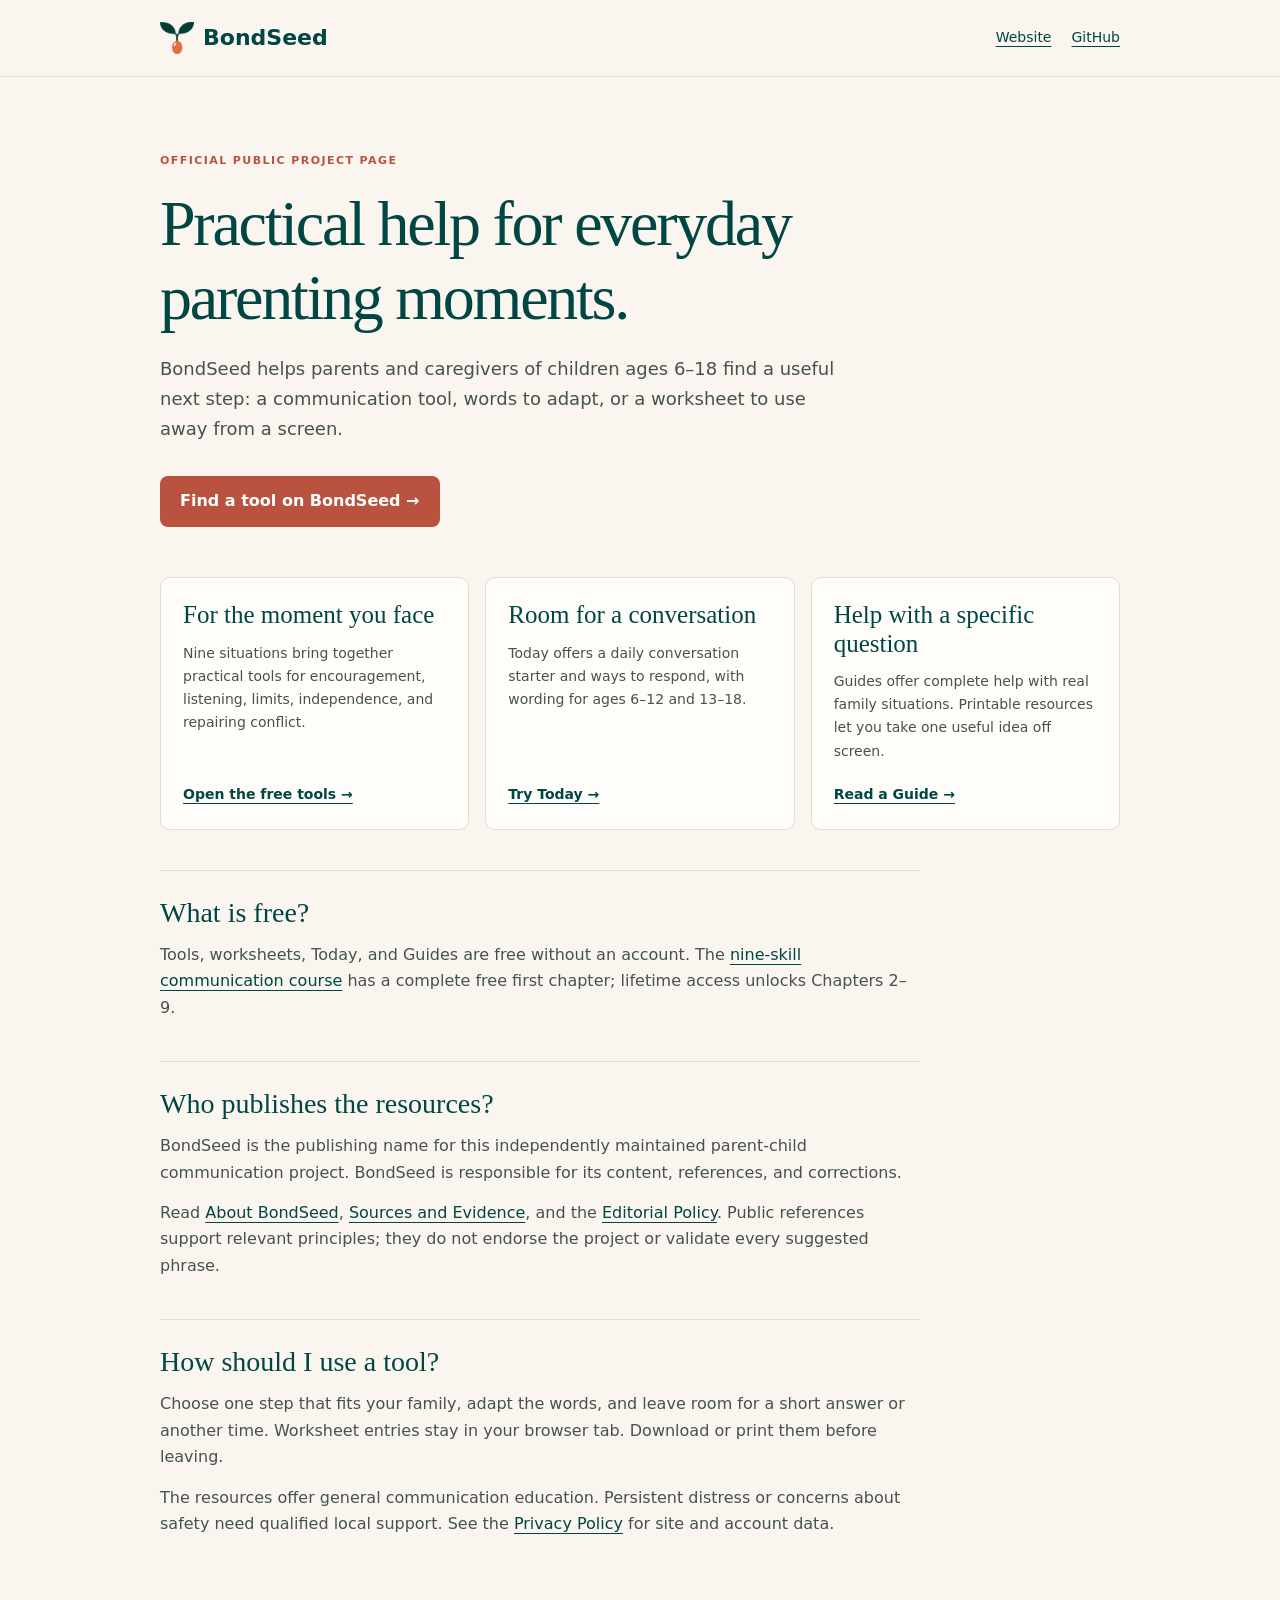
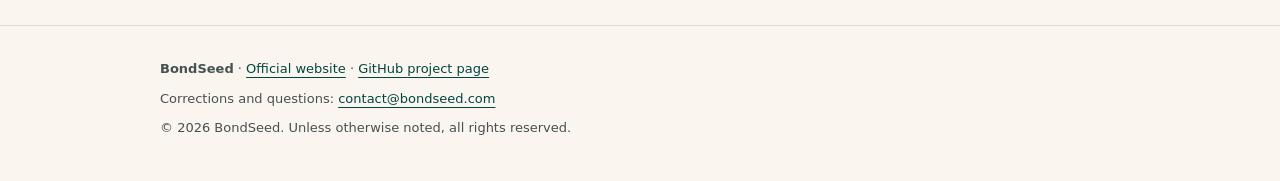
==== index.html @ 82880a0b "Publish official BondSeed project introduction" ====
<!doctype html>
<html lang="en">
<head>
  <meta charset="utf-8">
  <meta name="viewport" content="width=device-width, initial-scale=1">
  <title>BondSeed — Official Project Page</title>
  <meta name="description" content="The official public introduction to BondSeed: free parenting communication tools, practical Guides, daily conversation starters, and printable worksheets.">
  <link rel="canonical" href="https://mcflysj.github.io/bondseed-home/">
  <meta property="og:title" content="BondSeed — Official Project Page">
  <meta property="og:description" content="Practical help for everyday parent-child communication. Find tools, Guides, and printable worksheets on bondseed.com.">
  <meta property="og:type" content="website">
  <meta property="og:url" content="https://mcflysj.github.io/bondseed-home/">
  <link rel="icon" href="brand.png">
  <style>
    :root{color-scheme:light;--ink:#004643;--body:#45524f;--paper:#faf5ef;--accent:#b9533f;--line:#e6dbcd}
    *{box-sizing:border-box}body{margin:0;background:var(--paper);color:var(--body);font:16px/1.65 system-ui,-apple-system,sans-serif}a{color:var(--ink);text-underline-offset:4px}a:focus-visible{outline:3px solid var(--accent);outline-offset:5px}a:hover{color:var(--accent)}.wrap{width:min(960px,calc(100% - 40px));margin:auto}header{border-bottom:1px solid var(--line)}header .wrap{min-height:76px;display:flex;align-items:center;justify-content:space-between;gap:20px}.brand{display:flex;align-items:center;gap:9px;font-size:22px;font-weight:700;text-decoration:none}.brand img{width:34px;height:auto}header nav{display:flex;gap:20px;font-size:14px}main{padding:64px 0 48px}.eyebrow{font-size:11px;font-weight:700;letter-spacing:.13em;text-transform:uppercase;color:var(--accent)}h1,h2{font-family:Georgia,serif;font-weight:400;line-height:1.15;color:var(--ink)}h1{font-size:clamp(40px,6vw,64px);letter-spacing:-.035em;max-width:780px;margin:17px 0 20px}.intro{max-width:690px;font-size:18px}.button{display:inline-block;background:var(--accent);color:#fff;border-radius:8px;padding:12px 20px;margin:15px 0 32px;font-weight:650;text-decoration:none}.button:hover{background:#9f4432;color:#fff}.grid{display:grid;grid-template-columns:repeat(3,1fr);gap:16px;margin:18px 0 40px}.card{background:#fffdf9;border:1px solid var(--line);border-radius:10px;padding:23px 22px;display:flex;flex-direction:column}.card h2{font-size:25px;margin:0 0 12px}.card p{font-size:14px;margin:0 0 20px}.card a{margin-top:auto;font-size:14px;font-weight:650}.note{padding:26px 0;border-top:1px solid var(--line);max-width:760px}.note h2{font-size:28px;margin:0 0 13px}.note p{margin:0 0 14px}footer{border-top:1px solid var(--line);padding:24px 0 34px;font-size:13px}footer p{margin:8px 0}@media(max-width:680px){main{padding-top:36px}.grid{grid-template-columns:1fr}.intro{font-size:16px}header nav{gap:12px;font-size:12px}.wrap{width:calc(100% - 32px)}.brand{font-size:19px}}
  </style>
  <script type="application/ld+json">{"@context":"https://schema.org","@type":"Organization","@id":"https://www.bondseed.com/#organization","name":"BondSeed","url":"https://www.bondseed.com/about","sameAs":["https://github.com/mcflysj/bondseed-home"],"publishingPrinciples":"https://www.bondseed.com/editorial-policy","email":"contact@bondseed.com"}</script>
</head>
<body>
  <header><div class="wrap"><a class="brand" href="https://www.bondseed.com/"><img src="brand.png" alt="" width="34" height="33">BondSeed</a><nav aria-label="Project links"><a href="https://www.bondseed.com/">Website</a><a href="https://github.com/mcflysj/bondseed-home">GitHub</a></nav></div></header>
  <main class="wrap">
    <p class="eyebrow">Official public project page</p>
    <h1>Practical help for everyday parenting moments.</h1>
    <p class="intro">BondSeed helps parents and caregivers of children ages 6–18 find a useful next step: a communication tool, words to adapt, or a worksheet to use away from a screen.</p>
    <a class="button" href="https://www.bondseed.com/">Find a tool on BondSeed →</a>
    <div class="grid">
      <section class="card"><h2>For the moment you face</h2><p>Nine situations bring together practical tools for encouragement, listening, limits, independence, and repairing conflict.</p><a href="https://www.bondseed.com/">Open the free tools →</a></section>
      <section class="card"><h2>Room for a conversation</h2><p>Today offers a daily conversation starter and ways to respond, with wording for ages 6–12 and 13–18.</p><a href="https://www.bondseed.com/today">Try Today →</a></section>
      <section class="card"><h2>Help with a specific question</h2><p>Guides offer complete help with real family situations. Printable resources let you take one useful idea off screen.</p><a href="https://www.bondseed.com/articles">Read a Guide →</a></section>
    </div>
    <section class="note"><h2>What is free?</h2><p>Tools, worksheets, Today, and Guides are free without an account. The <a href="https://www.bondseed.com/courses">nine-skill communication course</a> has a complete free first chapter; lifetime access unlocks Chapters 2–9.</p></section>
    <section class="note"><h2>Who publishes the resources?</h2><p>BondSeed is the publishing name for this independently maintained parent-child communication project. BondSeed is responsible for its content, references, and corrections.</p><p>Read <a href="https://www.bondseed.com/about">About BondSeed</a>, <a href="https://www.bondseed.com/sources">Sources and Evidence</a>, and the <a href="https://www.bondseed.com/editorial-policy">Editorial Policy</a>. Public references support relevant principles; they do not endorse the project or validate every suggested phrase.</p></section>
    <section class="note"><h2>How should I use a tool?</h2><p>Choose one step that fits your family, adapt the words, and leave room for a short answer or another time. Worksheet entries stay in your browser tab. Download or print them before leaving.</p><p>The resources offer general communication education. Persistent distress or concerns about safety need qualified local support. See the <a href="https://www.bondseed.com/privacy-policy">Privacy Policy</a> for site and account data.</p></section>
  </main>
  <footer><div class="wrap"><p><strong>BondSeed</strong> · <a href="https://www.bondseed.com/">Official website</a> · <a href="https://github.com/mcflysj/bondseed-home">GitHub project page</a></p><p>Corrections and questions: <a href="mailto:contact@bondseed.com">contact@bondseed.com</a></p><p>© 2026 BondSeed. Unless otherwise noted, all rights reserved.</p></div></footer>
</body>
</html>
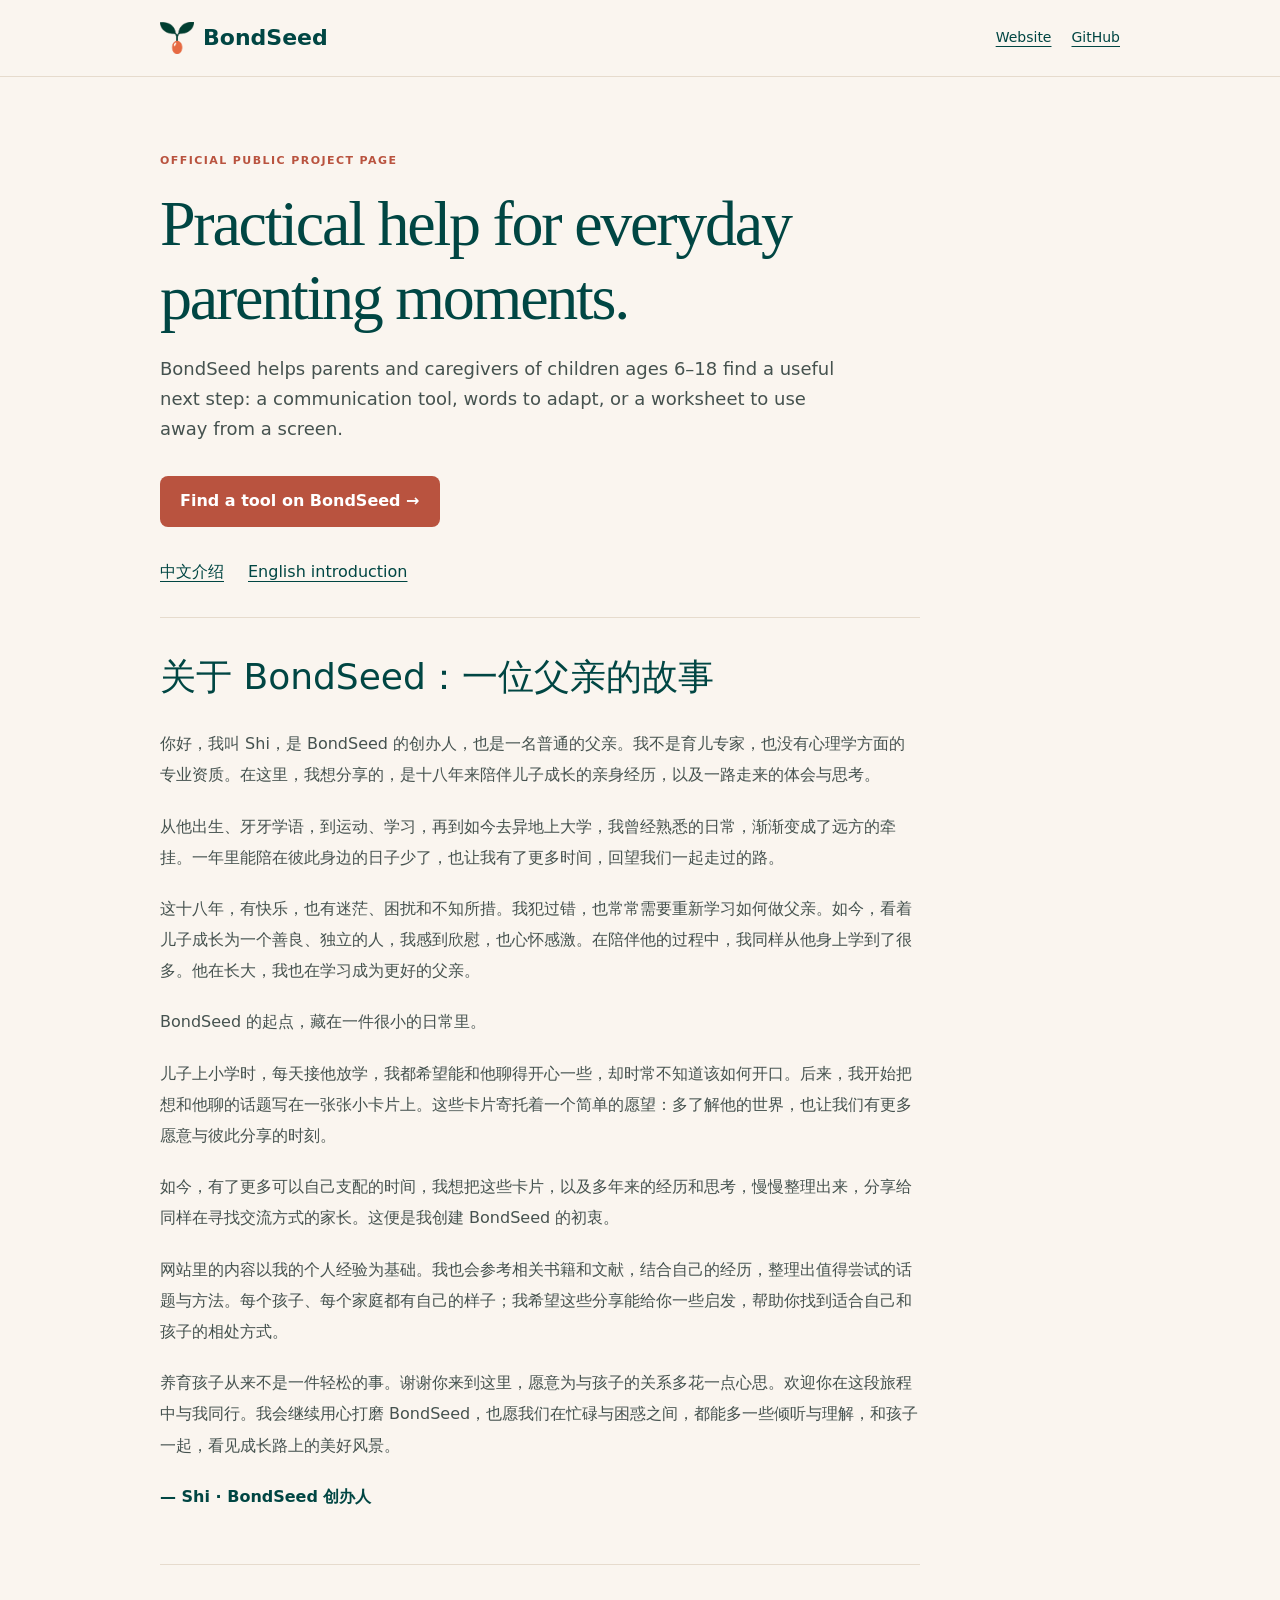
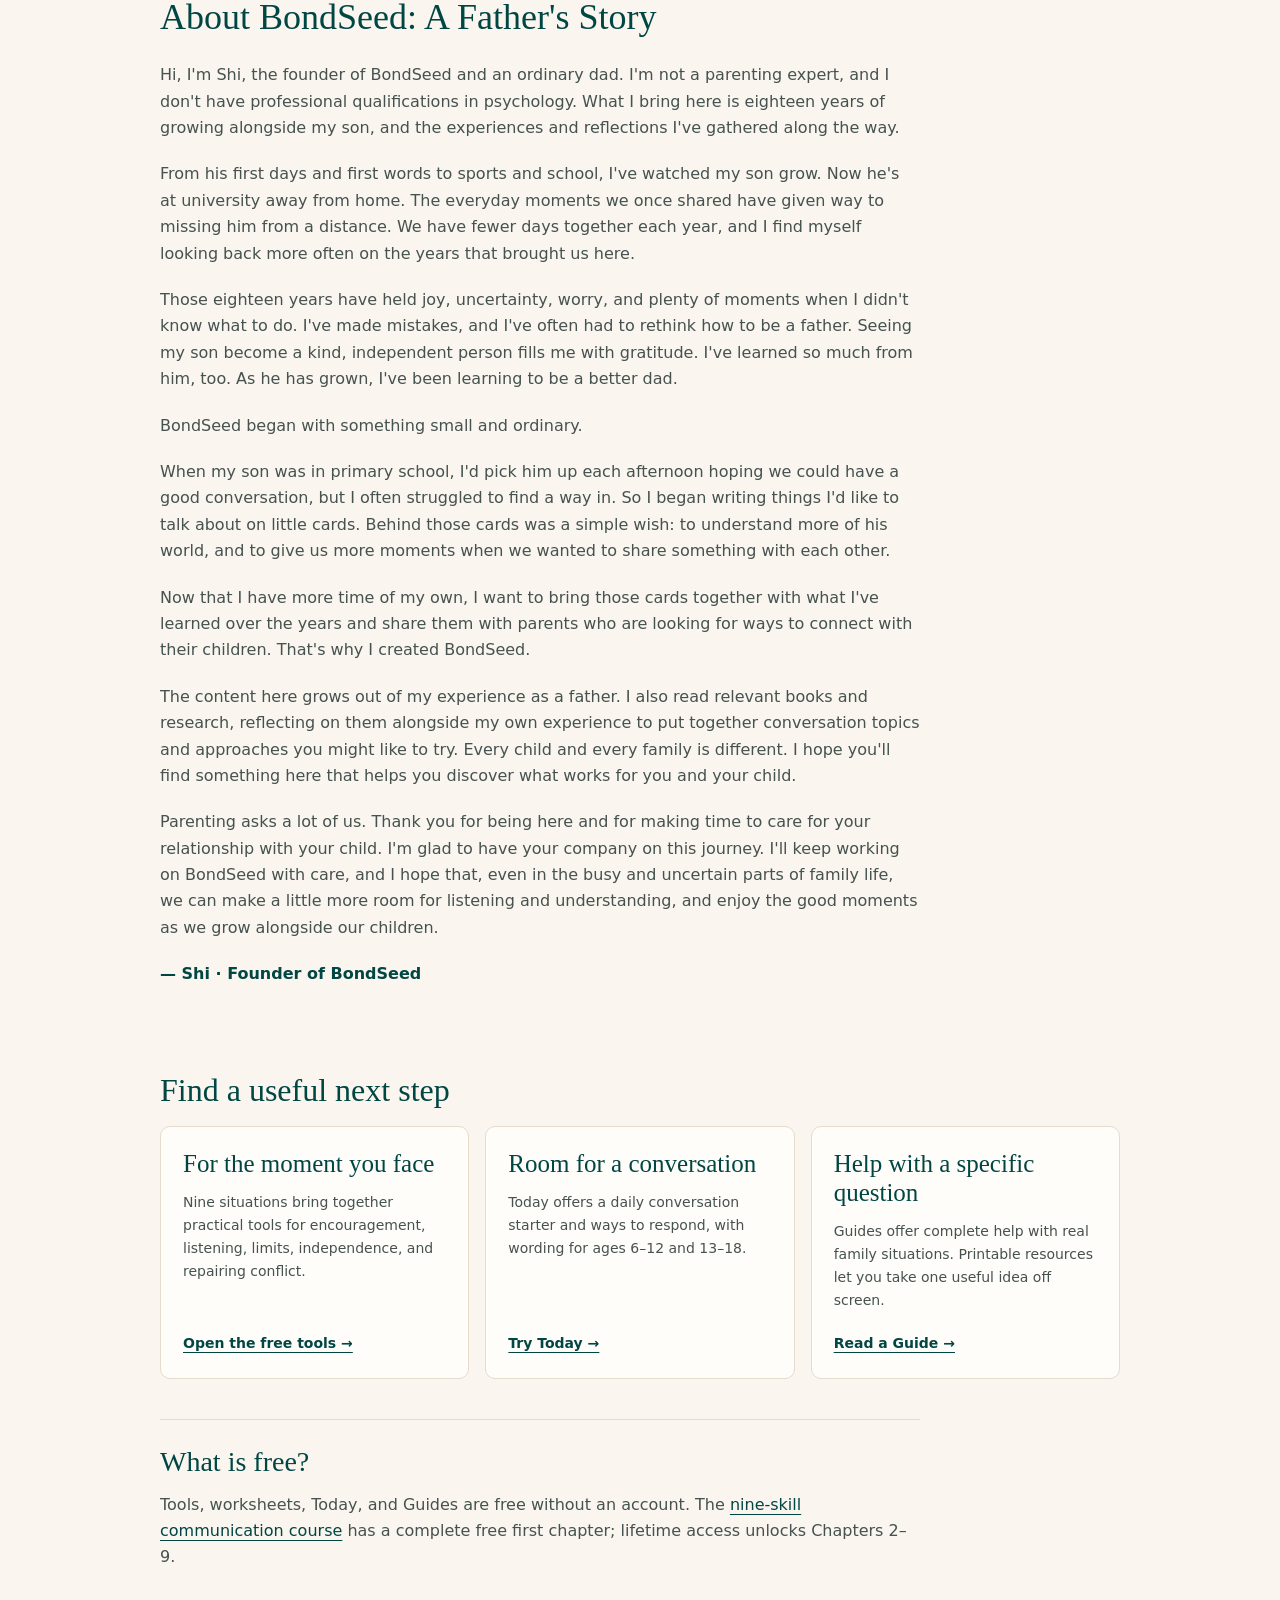
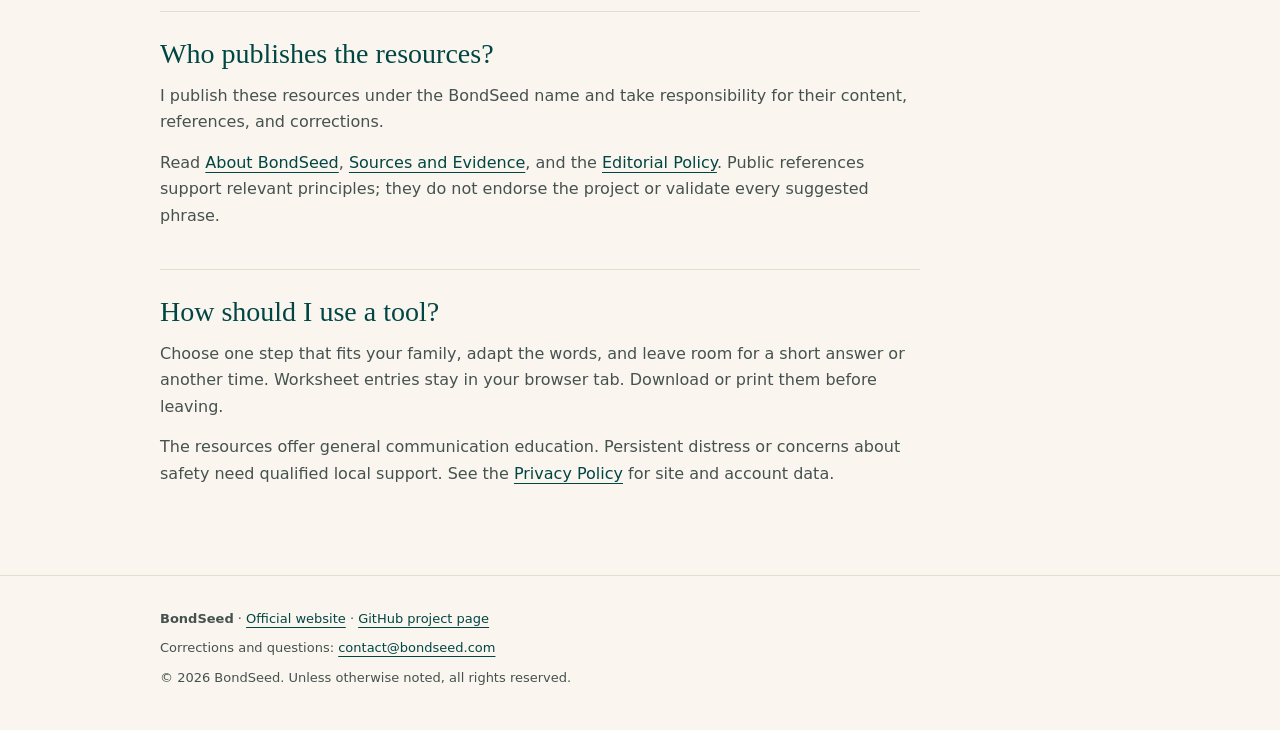
==== commit 01bc3fb2: "Add Shi's founder story in Chinese and English" ====
--- a/index.html
+++ b/index.html
@@ -3,17 +3,18 @@
 <head>
   <meta charset="utf-8">
   <meta name="viewport" content="width=device-width, initial-scale=1">
-  <title>BondSeed — Official Project Page</title>
-  <meta name="description" content="The official public introduction to BondSeed: free parenting communication tools, practical Guides, daily conversation starters, and printable worksheets.">
+  <title>About BondSeed — A Father's Story | 关于 BondSeed</title>
+  <meta name="description" content="Meet Shi, the dad behind BondSeed. Read his story in English and Chinese: eighteen years of growing alongside his son, and the little cards that started it all.">
   <link rel="canonical" href="https://mcflysj.github.io/bondseed-home/">
-  <meta property="og:title" content="BondSeed — Official Project Page">
-  <meta property="og:description" content="Practical help for everyday parent-child communication. Find tools, Guides, and printable worksheets on bondseed.com.">
+  <meta property="og:title" content="About BondSeed — A Father's Story | 关于 BondSeed">
+  <meta property="og:description" content="A personal welcome from Shi, founder of BondSeed: a father's story of conversation, connection, and growing alongside his child. Read in English or Chinese.">
   <meta property="og:type" content="website">
   <meta property="og:url" content="https://mcflysj.github.io/bondseed-home/">
   <link rel="icon" href="brand.png">
   <style>
     :root{color-scheme:light;--ink:#004643;--body:#45524f;--paper:#faf5ef;--accent:#b9533f;--line:#e6dbcd}
     *{box-sizing:border-box}body{margin:0;background:var(--paper);color:var(--body);font:16px/1.65 system-ui,-apple-system,sans-serif}a{color:var(--ink);text-underline-offset:4px}a:focus-visible{outline:3px solid var(--accent);outline-offset:5px}a:hover{color:var(--accent)}.wrap{width:min(960px,calc(100% - 40px));margin:auto}header{border-bottom:1px solid var(--line)}header .wrap{min-height:76px;display:flex;align-items:center;justify-content:space-between;gap:20px}.brand{display:flex;align-items:center;gap:9px;font-size:22px;font-weight:700;text-decoration:none}.brand img{width:34px;height:auto}header nav{display:flex;gap:20px;font-size:14px}main{padding:64px 0 48px}.eyebrow{font-size:11px;font-weight:700;letter-spacing:.13em;text-transform:uppercase;color:var(--accent)}h1,h2{font-family:Georgia,serif;font-weight:400;line-height:1.15;color:var(--ink)}h1{font-size:clamp(40px,6vw,64px);letter-spacing:-.035em;max-width:780px;margin:17px 0 20px}.intro{max-width:690px;font-size:18px}.button{display:inline-block;background:var(--accent);color:#fff;border-radius:8px;padding:12px 20px;margin:15px 0 32px;font-weight:650;text-decoration:none}.button:hover{background:#9f4432;color:#fff}.grid{display:grid;grid-template-columns:repeat(3,1fr);gap:16px;margin:18px 0 40px}.card{background:#fffdf9;border:1px solid var(--line);border-radius:10px;padding:23px 22px;display:flex;flex-direction:column}.card h2{font-size:25px;margin:0 0 12px}.card p{font-size:14px;margin:0 0 20px}.card a{margin-top:auto;font-size:14px;font-weight:650}.note{padding:26px 0;border-top:1px solid var(--line);max-width:760px}.note h2{font-size:28px;margin:0 0 13px}.note p{margin:0 0 14px}footer{border-top:1px solid var(--line);padding:24px 0 34px;font-size:13px}footer p{margin:8px 0}@media(max-width:680px){main{padding-top:36px}.grid{grid-template-columns:1fr}.intro{font-size:16px}header nav{gap:12px;font-size:12px}.wrap{width:calc(100% - 32px)}.brand{font-size:19px}}
+    .story-nav{display:flex;flex-wrap:wrap;gap:12px 24px;margin:0 0 32px}.story{max-width:760px;padding:32px 0;border-top:1px solid var(--line);scroll-margin-top:24px}.story h2{font-size:clamp(28px,4vw,36px);margin:0 0 24px}.story p{margin:0 0 20px}.story[lang="zh-Hans"]{line-height:1.95}.story[lang="zh-Hans"] h2{font-family:system-ui,-apple-system,sans-serif;line-height:1.5}.signature{color:var(--ink);font-weight:600}.resources-heading{font-size:32px;margin:32px 0 18px}
   </style>
   <script type="application/ld+json">{"@context":"https://schema.org","@type":"Organization","@id":"https://www.bondseed.com/#organization","name":"BondSeed","url":"https://www.bondseed.com/about","sameAs":["https://github.com/mcflysj/bondseed-home"],"publishingPrinciples":"https://www.bondseed.com/editorial-policy","email":"contact@bondseed.com"}</script>
 </head>
@@ -24,13 +25,39 @@
     <h1>Practical help for everyday parenting moments.</h1>
     <p class="intro">BondSeed helps parents and caregivers of children ages 6–18 find a useful next step: a communication tool, words to adapt, or a worksheet to use away from a screen.</p>
     <a class="button" href="https://www.bondseed.com/">Find a tool on BondSeed →</a>
+    <nav class="story-nav" aria-label="Read the founder's story"><a href="#story-zh" lang="zh-Hans">中文介绍</a><a href="#story-en" lang="en">English introduction</a></nav>
+    <section class="story" id="story-zh" lang="zh-Hans" aria-labelledby="story-zh-title">
+      <h2 id="story-zh-title">关于 BondSeed：一位父亲的故事</h2>
+      <p>你好，我叫 Shi，是 BondSeed 的创办人，也是一名普通的父亲。我不是育儿专家，也没有心理学方面的专业资质。在这里，我想分享的，是十八年来陪伴儿子成长的亲身经历，以及一路走来的体会与思考。</p>
+      <p>从他出生、牙牙学语，到运动、学习，再到如今去异地上大学，我曾经熟悉的日常，渐渐变成了远方的牵挂。一年里能陪在彼此身边的日子少了，也让我有了更多时间，回望我们一起走过的路。</p>
+      <p>这十八年，有快乐，也有迷茫、困扰和不知所措。我犯过错，也常常需要重新学习如何做父亲。如今，看着儿子成长为一个善良、独立的人，我感到欣慰，也心怀感激。在陪伴他的过程中，我同样从他身上学到了很多。他在长大，我也在学习成为更好的父亲。</p>
+      <p>BondSeed 的起点，藏在一件很小的日常里。</p>
+      <p>儿子上小学时，每天接他放学，我都希望能和他聊得开心一些，却时常不知道该如何开口。后来，我开始把想和他聊的话题写在一张张小卡片上。这些卡片寄托着一个简单的愿望：多了解他的世界，也让我们有更多愿意与彼此分享的时刻。</p>
+      <p>如今，有了更多可以自己支配的时间，我想把这些卡片，以及多年来的经历和思考，慢慢整理出来，分享给同样在寻找交流方式的家长。这便是我创建 BondSeed 的初衷。</p>
+      <p>网站里的内容以我的个人经验为基础。我也会参考相关书籍和文献，结合自己的经历，整理出值得尝试的话题与方法。每个孩子、每个家庭都有自己的样子；我希望这些分享能给你一些启发，帮助你找到适合自己和孩子的相处方式。</p>
+      <p>养育孩子从来不是一件轻松的事。谢谢你来到这里，愿意为与孩子的关系多花一点心思。欢迎你在这段旅程中与我同行。我会继续用心打磨 BondSeed，也愿我们在忙碌与困惑之间，都能多一些倾听与理解，和孩子一起，看见成长路上的美好风景。</p>
+      <p class="signature">— Shi · BondSeed 创办人</p>
+    </section>
+    <section class="story" id="story-en" lang="en" aria-labelledby="story-en-title">
+      <h2 id="story-en-title">About BondSeed: A Father&#x27;s Story</h2>
+      <p>Hi, I&#x27;m Shi, the founder of BondSeed and an ordinary dad. I&#x27;m not a parenting expert, and I don&#x27;t have professional qualifications in psychology. What I bring here is eighteen years of growing alongside my son, and the experiences and reflections I&#x27;ve gathered along the way.</p>
+      <p>From his first days and first words to sports and school, I&#x27;ve watched my son grow. Now he&#x27;s at university away from home. The everyday moments we once shared have given way to missing him from a distance. We have fewer days together each year, and I find myself looking back more often on the years that brought us here.</p>
+      <p>Those eighteen years have held joy, uncertainty, worry, and plenty of moments when I didn&#x27;t know what to do. I&#x27;ve made mistakes, and I&#x27;ve often had to rethink how to be a father. Seeing my son become a kind, independent person fills me with gratitude. I&#x27;ve learned so much from him, too. As he has grown, I&#x27;ve been learning to be a better dad.</p>
+      <p>BondSeed began with something small and ordinary.</p>
+      <p>When my son was in primary school, I&#x27;d pick him up each afternoon hoping we could have a good conversation, but I often struggled to find a way in. So I began writing things I&#x27;d like to talk about on little cards. Behind those cards was a simple wish: to understand more of his world, and to give us more moments when we wanted to share something with each other.</p>
+      <p>Now that I have more time of my own, I want to bring those cards together with what I&#x27;ve learned over the years and share them with parents who are looking for ways to connect with their children. That&#x27;s why I created BondSeed.</p>
+      <p>The content here grows out of my experience as a father. I also read relevant books and research, reflecting on them alongside my own experience to put together conversation topics and approaches you might like to try. Every child and every family is different. I hope you&#x27;ll find something here that helps you discover what works for you and your child.</p>
+      <p>Parenting asks a lot of us. Thank you for being here and for making time to care for your relationship with your child. I&#x27;m glad to have your company on this journey. I&#x27;ll keep working on BondSeed with care, and I hope that, even in the busy and uncertain parts of family life, we can make a little more room for listening and understanding, and enjoy the good moments as we grow alongside our children.</p>
+      <p class="signature">— Shi · Founder of BondSeed</p>
+    </section>
+    <h2 class="resources-heading">Find a useful next step</h2>
     <div class="grid">
       <section class="card"><h2>For the moment you face</h2><p>Nine situations bring together practical tools for encouragement, listening, limits, independence, and repairing conflict.</p><a href="https://www.bondseed.com/">Open the free tools →</a></section>
       <section class="card"><h2>Room for a conversation</h2><p>Today offers a daily conversation starter and ways to respond, with wording for ages 6–12 and 13–18.</p><a href="https://www.bondseed.com/today">Try Today →</a></section>
       <section class="card"><h2>Help with a specific question</h2><p>Guides offer complete help with real family situations. Printable resources let you take one useful idea off screen.</p><a href="https://www.bondseed.com/articles">Read a Guide →</a></section>
     </div>
     <section class="note"><h2>What is free?</h2><p>Tools, worksheets, Today, and Guides are free without an account. The <a href="https://www.bondseed.com/courses">nine-skill communication course</a> has a complete free first chapter; lifetime access unlocks Chapters 2–9.</p></section>
-    <section class="note"><h2>Who publishes the resources?</h2><p>BondSeed is the publishing name for this independently maintained parent-child communication project. BondSeed is responsible for its content, references, and corrections.</p><p>Read <a href="https://www.bondseed.com/about">About BondSeed</a>, <a href="https://www.bondseed.com/sources">Sources and Evidence</a>, and the <a href="https://www.bondseed.com/editorial-policy">Editorial Policy</a>. Public references support relevant principles; they do not endorse the project or validate every suggested phrase.</p></section>
+    <section class="note"><h2>Who publishes the resources?</h2><p>I publish these resources under the BondSeed name and take responsibility for their content, references, and corrections.</p><p>Read <a href="https://www.bondseed.com/about">About BondSeed</a>, <a href="https://www.bondseed.com/sources">Sources and Evidence</a>, and the <a href="https://www.bondseed.com/editorial-policy">Editorial Policy</a>. Public references support relevant principles; they do not endorse the project or validate every suggested phrase.</p></section>
     <section class="note"><h2>How should I use a tool?</h2><p>Choose one step that fits your family, adapt the words, and leave room for a short answer or another time. Worksheet entries stay in your browser tab. Download or print them before leaving.</p><p>The resources offer general communication education. Persistent distress or concerns about safety need qualified local support. See the <a href="https://www.bondseed.com/privacy-policy">Privacy Policy</a> for site and account data.</p></section>
   </main>
   <footer><div class="wrap"><p><strong>BondSeed</strong> · <a href="https://www.bondseed.com/">Official website</a> · <a href="https://github.com/mcflysj/bondseed-home">GitHub project page</a></p><p>Corrections and questions: <a href="mailto:contact@bondseed.com">contact@bondseed.com</a></p><p>© 2026 BondSeed. Unless otherwise noted, all rights reserved.</p></div></footer>
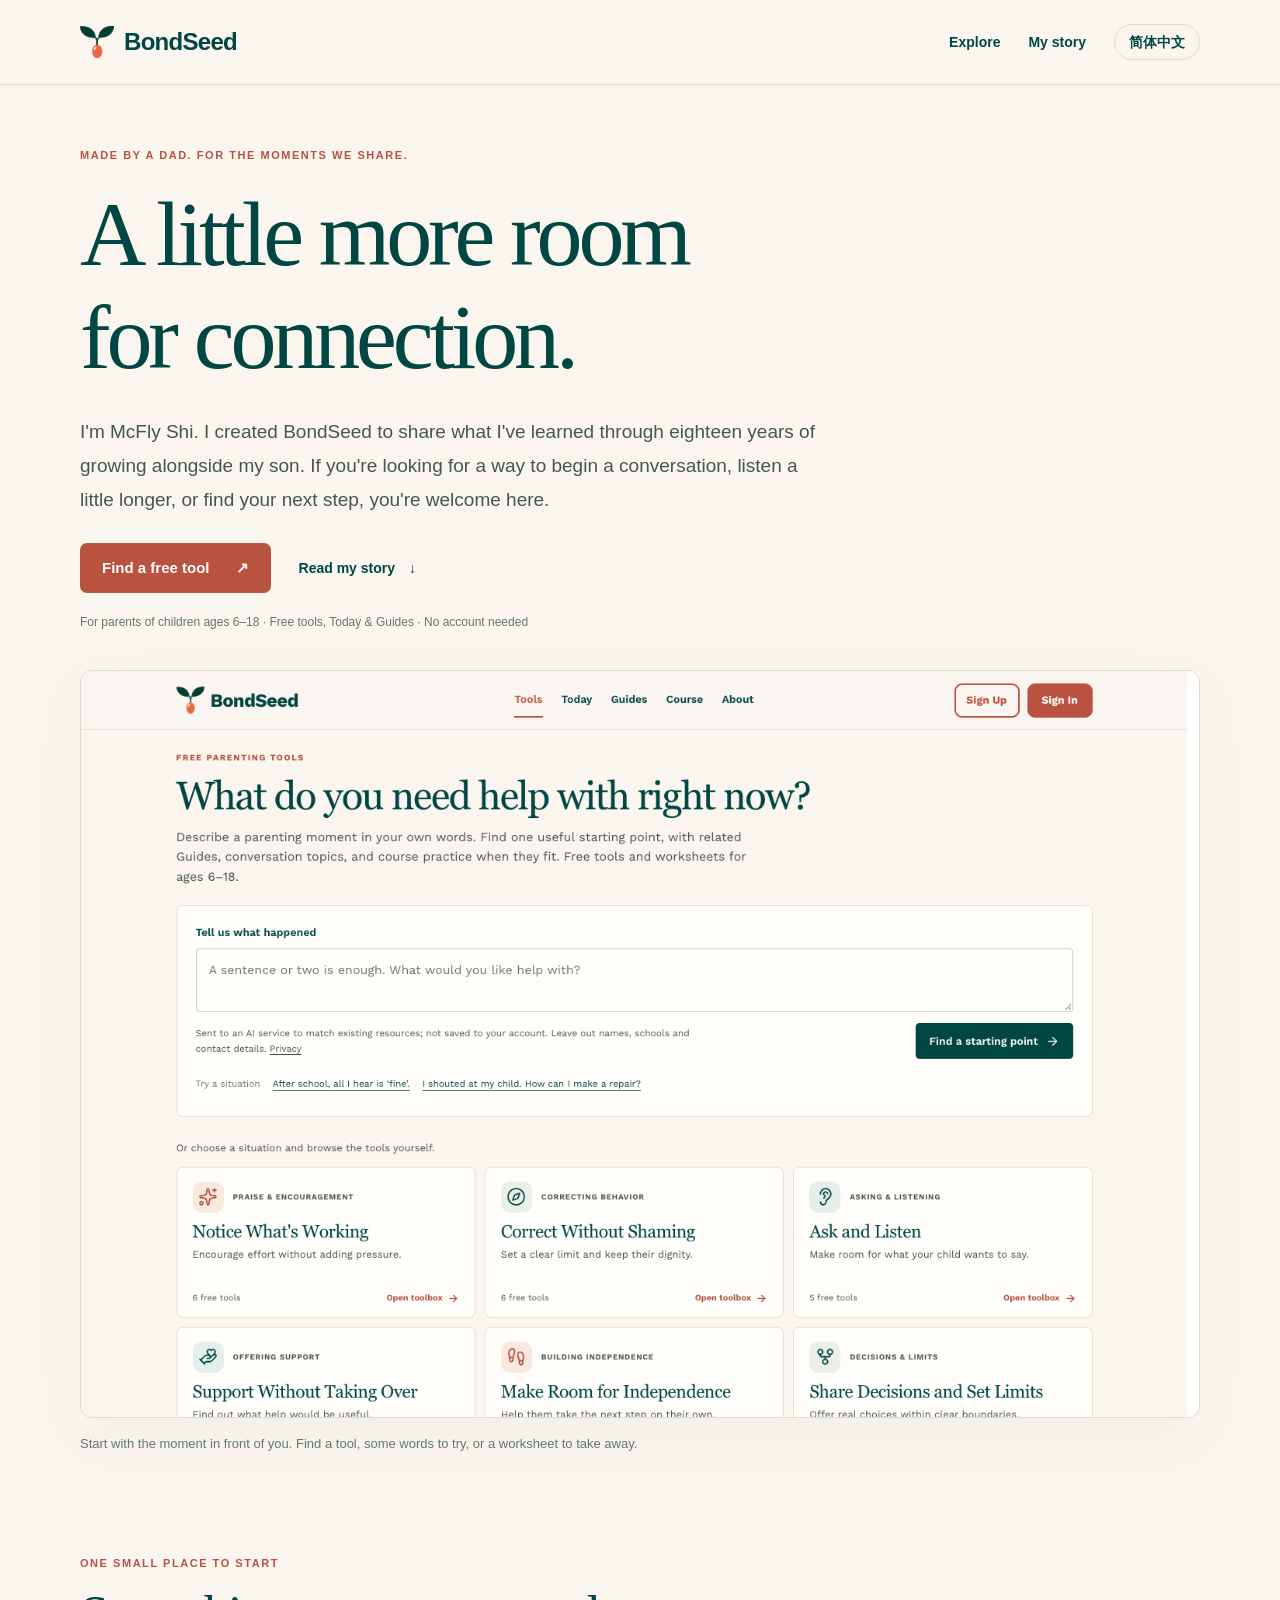
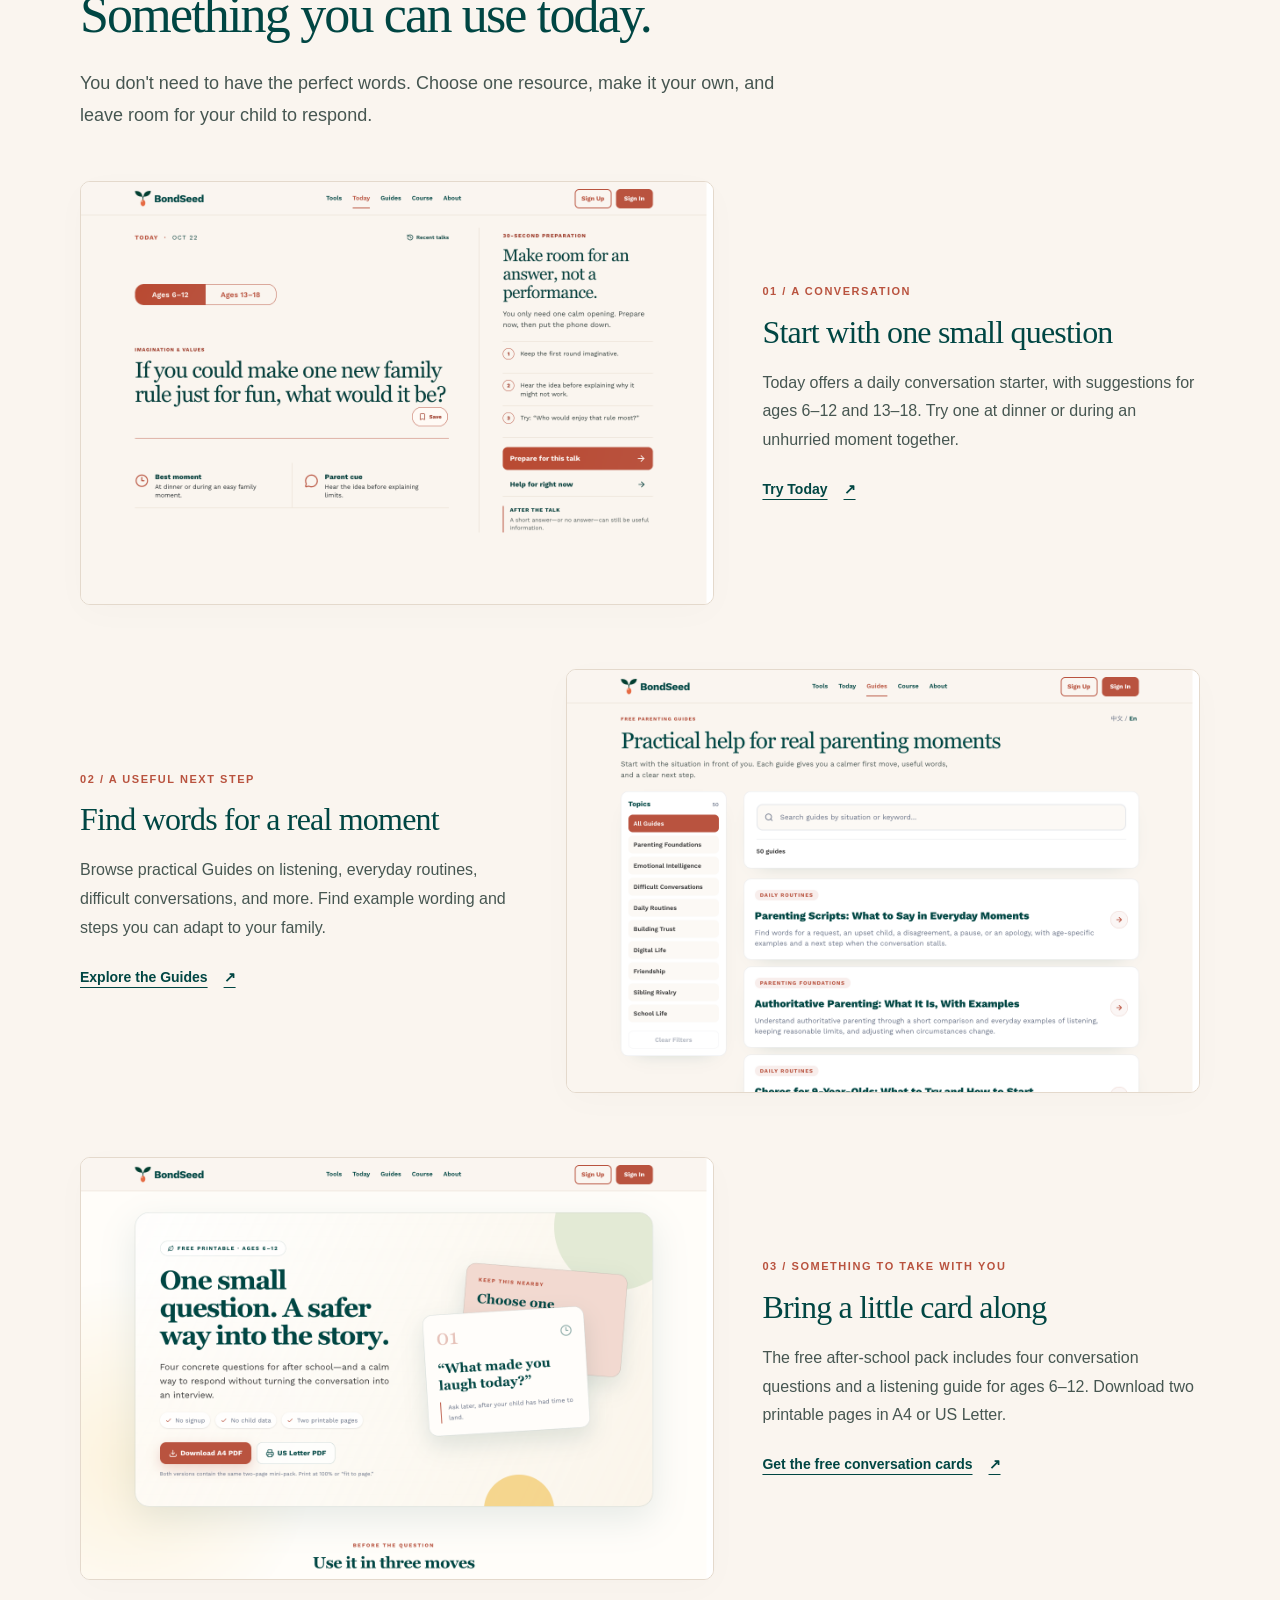
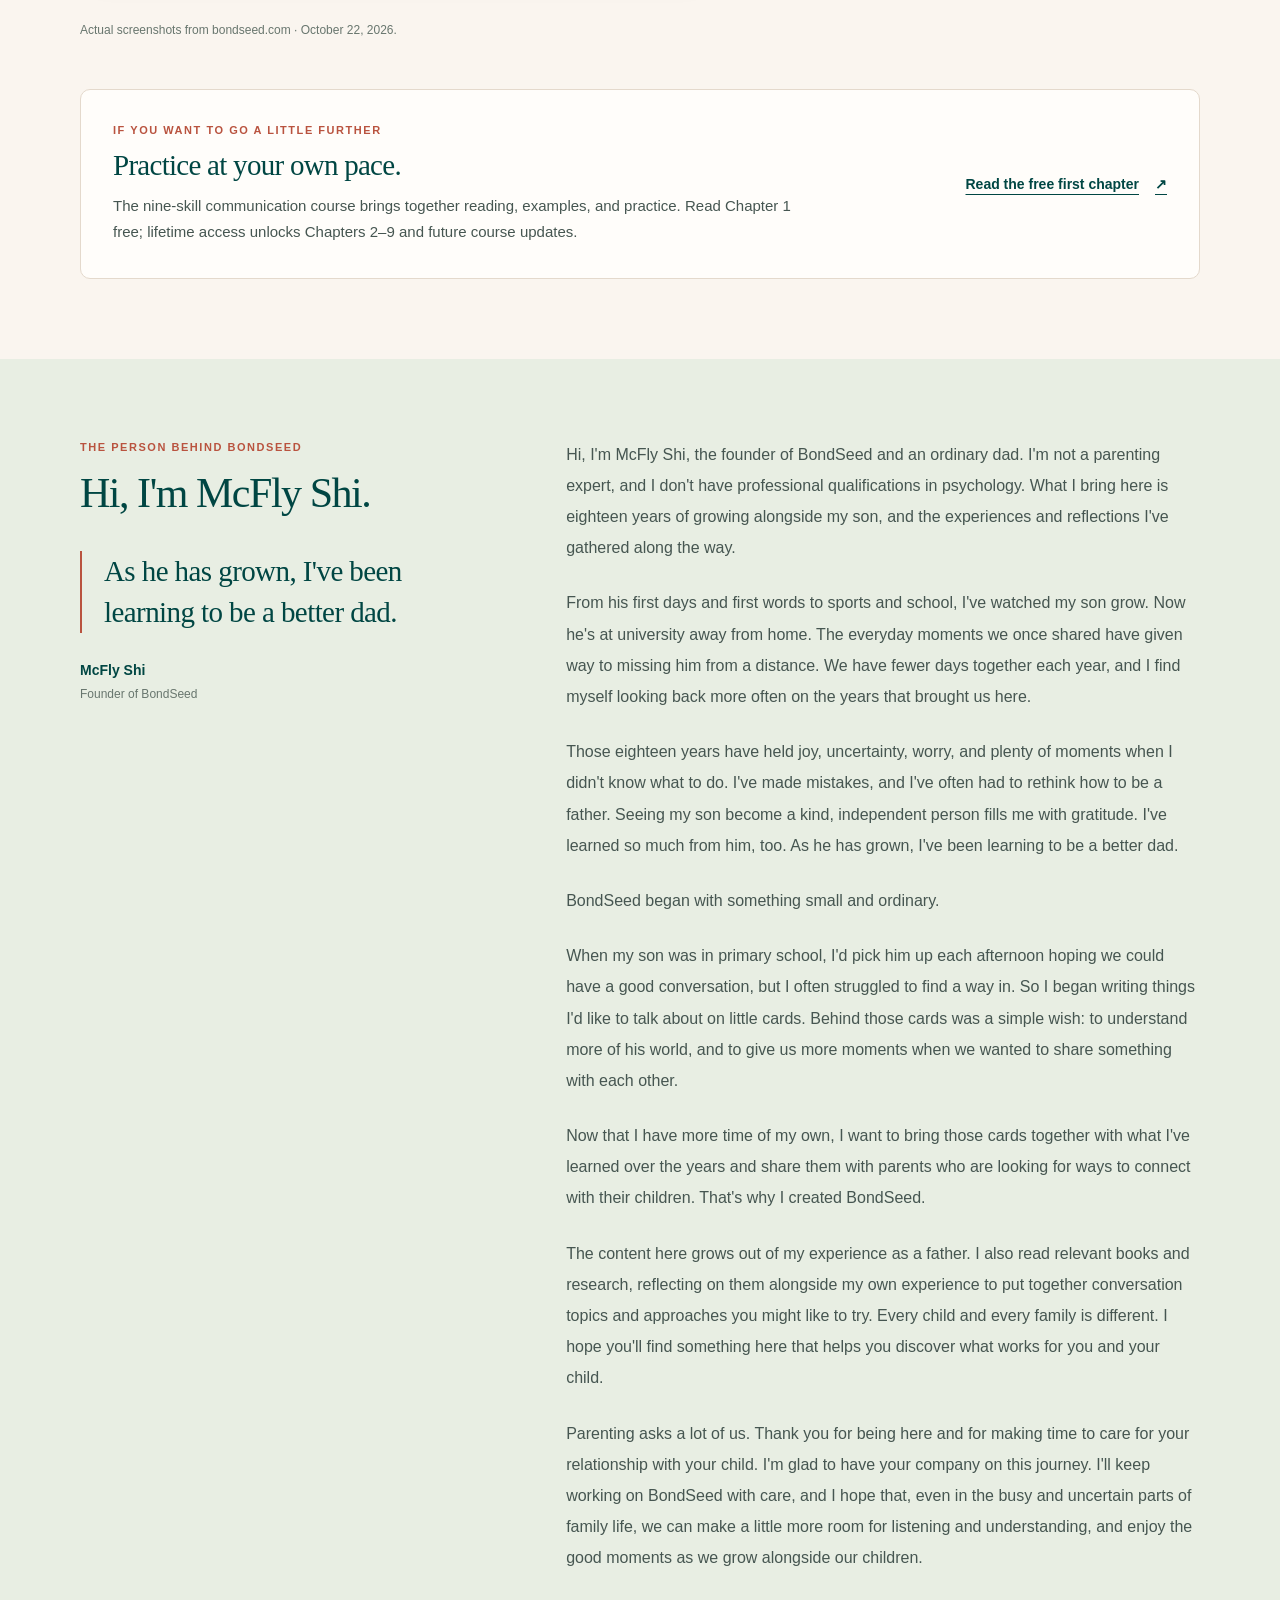
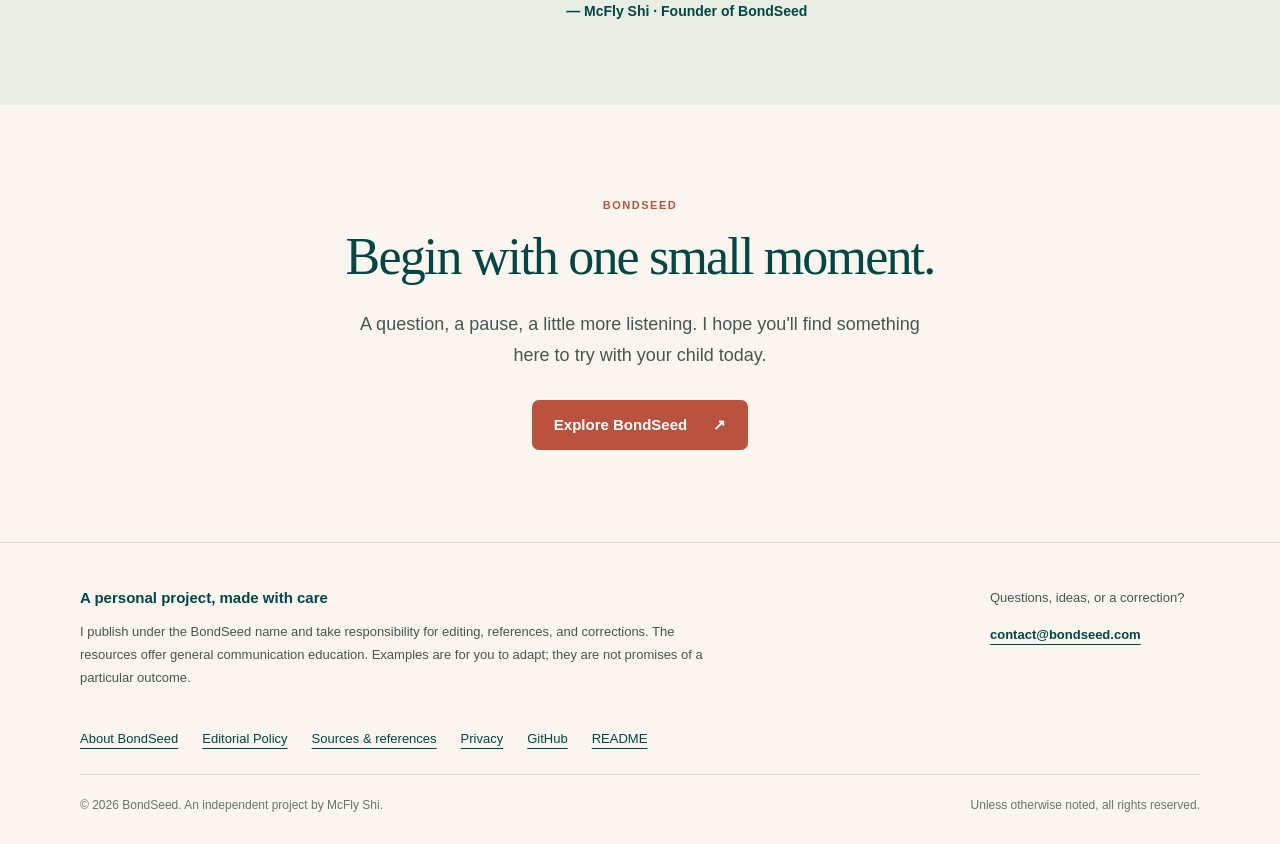
==== commit 5445c031: "Refresh BondSeed introduction with separate languages and current screenshots" ====
--- a/index.html
+++ b/index.html
@@ -3,63 +3,74 @@
 <head>
   <meta charset="utf-8">
   <meta name="viewport" content="width=device-width, initial-scale=1">
-  <title>About BondSeed — A Father's Story | 关于 BondSeed</title>
-  <meta name="description" content="Meet Shi, the dad behind BondSeed. Read his story in English and Chinese: eighteen years of growing alongside his son, and the little cards that started it all.">
+  <title>BondSeed — A little more room for connection</title>
+  <meta name="description" content="A personal welcome from McFly Shi. Explore free parenting communication tools, daily conversation starters, practical Guides, and printable cards for everyday family life.">
+  <meta name="theme-color" content="#faf5ef">
   <link rel="canonical" href="https://mcflysj.github.io/bondseed-home/">
-  <meta property="og:title" content="About BondSeed — A Father's Story | 关于 BondSeed">
-  <meta property="og:description" content="A personal welcome from Shi, founder of BondSeed: a father's story of conversation, connection, and growing alongside his child. Read in English or Chinese.">
+  <link rel="alternate" hreflang="en" href="https://mcflysj.github.io/bondseed-home/">
+  <link rel="alternate" hreflang="zh-Hans" href="https://mcflysj.github.io/bondseed-home/zh.html">
+  <link rel="alternate" hreflang="x-default" href="https://mcflysj.github.io/bondseed-home/">
   <meta property="og:type" content="website">
+  <meta property="og:site_name" content="BondSeed">
+  <meta property="og:title" content="BondSeed — A little more room for connection">
+  <meta property="og:description" content="A personal welcome from McFly Shi. Explore free parenting communication tools, daily conversation starters, practical Guides, and printable cards for everyday family life.">
   <meta property="og:url" content="https://mcflysj.github.io/bondseed-home/">
+  <meta property="og:locale" content="en_US">
+  <meta property="og:image" content="https://mcflysj.github.io/bondseed-home/assets/tools-2026-10-22.png">
+  <meta property="og:image:width" content="1440">
+  <meta property="og:image:height" content="960">
+  <meta property="og:image:alt" content="BondSeed tools homepage with a situation finder and communication toolboxes for parents.">
+  <meta name="twitter:card" content="summary_large_image">
+  <meta name="twitter:title" content="BondSeed — A little more room for connection">
+  <meta name="twitter:description" content="A personal welcome from McFly Shi. Explore free parenting communication tools, daily conversation starters, practical Guides, and printable cards for everyday family life.">
+  <meta name="twitter:image" content="https://mcflysj.github.io/bondseed-home/assets/tools-2026-10-22.png">
   <link rel="icon" href="brand.png">
-  <style>
-    :root{color-scheme:light;--ink:#004643;--body:#45524f;--paper:#faf5ef;--accent:#b9533f;--line:#e6dbcd}
-    *{box-sizing:border-box}body{margin:0;background:var(--paper);color:var(--body);font:16px/1.65 system-ui,-apple-system,sans-serif}a{color:var(--ink);text-underline-offset:4px}a:focus-visible{outline:3px solid var(--accent);outline-offset:5px}a:hover{color:var(--accent)}.wrap{width:min(960px,calc(100% - 40px));margin:auto}header{border-bottom:1px solid var(--line)}header .wrap{min-height:76px;display:flex;align-items:center;justify-content:space-between;gap:20px}.brand{display:flex;align-items:center;gap:9px;font-size:22px;font-weight:700;text-decoration:none}.brand img{width:34px;height:auto}header nav{display:flex;gap:20px;font-size:14px}main{padding:64px 0 48px}.eyebrow{font-size:11px;font-weight:700;letter-spacing:.13em;text-transform:uppercase;color:var(--accent)}h1,h2{font-family:Georgia,serif;font-weight:400;line-height:1.15;color:var(--ink)}h1{font-size:clamp(40px,6vw,64px);letter-spacing:-.035em;max-width:780px;margin:17px 0 20px}.intro{max-width:690px;font-size:18px}.button{display:inline-block;background:var(--accent);color:#fff;border-radius:8px;padding:12px 20px;margin:15px 0 32px;font-weight:650;text-decoration:none}.button:hover{background:#9f4432;color:#fff}.grid{display:grid;grid-template-columns:repeat(3,1fr);gap:16px;margin:18px 0 40px}.card{background:#fffdf9;border:1px solid var(--line);border-radius:10px;padding:23px 22px;display:flex;flex-direction:column}.card h2{font-size:25px;margin:0 0 12px}.card p{font-size:14px;margin:0 0 20px}.card a{margin-top:auto;font-size:14px;font-weight:650}.note{padding:26px 0;border-top:1px solid var(--line);max-width:760px}.note h2{font-size:28px;margin:0 0 13px}.note p{margin:0 0 14px}footer{border-top:1px solid var(--line);padding:24px 0 34px;font-size:13px}footer p{margin:8px 0}@media(max-width:680px){main{padding-top:36px}.grid{grid-template-columns:1fr}.intro{font-size:16px}header nav{gap:12px;font-size:12px}.wrap{width:calc(100% - 32px)}.brand{font-size:19px}}
-    .story-nav{display:flex;flex-wrap:wrap;gap:12px 24px;margin:0 0 32px}.story{max-width:760px;padding:32px 0;border-top:1px solid var(--line);scroll-margin-top:24px}.story h2{font-size:clamp(28px,4vw,36px);margin:0 0 24px}.story p{margin:0 0 20px}.story[lang="zh-Hans"]{line-height:1.95}.story[lang="zh-Hans"] h2{font-family:system-ui,-apple-system,sans-serif;line-height:1.5}.signature{color:var(--ink);font-weight:600}.resources-heading{font-size:32px;margin:32px 0 18px}
-  </style>
-  <script type="application/ld+json">{"@context":"https://schema.org","@type":"Organization","@id":"https://www.bondseed.com/#organization","name":"BondSeed","url":"https://www.bondseed.com/about","sameAs":["https://github.com/mcflysj/bondseed-home"],"publishingPrinciples":"https://www.bondseed.com/editorial-policy","email":"contact@bondseed.com"}</script>
+  <link rel="stylesheet" href="styles.css">
+  <script type="application/ld+json">{"@context": "https://schema.org", "@type": "WebSite", "name": "BondSeed", "url": "https://mcflysj.github.io/bondseed-home/", "inLanguage": "en", "description": "A personal welcome from McFly Shi. Explore free parenting communication tools, daily conversation starters, practical Guides, and printable cards for everyday family life.", "publisher": {"@type": "Organization", "name": "BondSeed", "url": "https://www.bondseed.com/", "founder": {"@type": "Person", "name": "McFly Shi"}, "sameAs": ["https://github.com/mcflysj/bondseed-home"]}}</script>
 </head>
 <body>
-  <header><div class="wrap"><a class="brand" href="https://www.bondseed.com/"><img src="brand.png" alt="" width="34" height="33">BondSeed</a><nav aria-label="Project links"><a href="https://www.bondseed.com/">Website</a><a href="https://github.com/mcflysj/bondseed-home">GitHub</a></nav></div></header>
-  <main class="wrap">
-    <p class="eyebrow">Official public project page</p>
-    <h1>Practical help for everyday parenting moments.</h1>
-    <p class="intro">BondSeed helps parents and caregivers of children ages 6–18 find a useful next step: a communication tool, words to adapt, or a worksheet to use away from a screen.</p>
-    <a class="button" href="https://www.bondseed.com/">Find a tool on BondSeed →</a>
-    <nav class="story-nav" aria-label="Read the founder's story"><a href="#story-zh" lang="zh-Hans">中文介绍</a><a href="#story-en" lang="en">English introduction</a></nav>
-    <section class="story" id="story-zh" lang="zh-Hans" aria-labelledby="story-zh-title">
-      <h2 id="story-zh-title">关于 BondSeed：一位父亲的故事</h2>
-      <p>你好，我叫 Shi，是 BondSeed 的创办人，也是一名普通的父亲。我不是育儿专家，也没有心理学方面的专业资质。在这里，我想分享的，是十八年来陪伴儿子成长的亲身经历，以及一路走来的体会与思考。</p>
-      <p>从他出生、牙牙学语，到运动、学习，再到如今去异地上大学，我曾经熟悉的日常，渐渐变成了远方的牵挂。一年里能陪在彼此身边的日子少了，也让我有了更多时间，回望我们一起走过的路。</p>
-      <p>这十八年，有快乐，也有迷茫、困扰和不知所措。我犯过错，也常常需要重新学习如何做父亲。如今，看着儿子成长为一个善良、独立的人，我感到欣慰，也心怀感激。在陪伴他的过程中，我同样从他身上学到了很多。他在长大，我也在学习成为更好的父亲。</p>
-      <p>BondSeed 的起点，藏在一件很小的日常里。</p>
-      <p>儿子上小学时，每天接他放学，我都希望能和他聊得开心一些，却时常不知道该如何开口。后来，我开始把想和他聊的话题写在一张张小卡片上。这些卡片寄托着一个简单的愿望：多了解他的世界，也让我们有更多愿意与彼此分享的时刻。</p>
-      <p>如今，有了更多可以自己支配的时间，我想把这些卡片，以及多年来的经历和思考，慢慢整理出来，分享给同样在寻找交流方式的家长。这便是我创建 BondSeed 的初衷。</p>
-      <p>网站里的内容以我的个人经验为基础。我也会参考相关书籍和文献，结合自己的经历，整理出值得尝试的话题与方法。每个孩子、每个家庭都有自己的样子；我希望这些分享能给你一些启发，帮助你找到适合自己和孩子的相处方式。</p>
-      <p>养育孩子从来不是一件轻松的事。谢谢你来到这里，愿意为与孩子的关系多花一点心思。欢迎你在这段旅程中与我同行。我会继续用心打磨 BondSeed，也愿我们在忙碌与困惑之间，都能多一些倾听与理解，和孩子一起，看见成长路上的美好风景。</p>
-      <p class="signature">— Shi · BondSeed 创办人</p>
+  <a class="skip-link" href="#main">Skip to content</a>
+  <header class="site-header"><div class="wrap header-inner">
+    <a class="brand" href="https://www.bondseed.com/?utm_source=github&amp;utm_medium=referral&amp;utm_campaign=bondseed_home&amp;utm_content=en_brand"><img src="brand.png" width="34" height="33" alt="">BondSeed</a>
+    <nav aria-label="Main navigation"><a href="#explore">Explore</a><a href="#story">My story</a><a class="language" href="zh.html" lang="zh-Hans" hreflang="zh-Hans">简体中文</a></nav>
+  </div></header>
+  <main id="main">
+    <section class="hero wrap" aria-labelledby="hero-title">
+      <p class="eyebrow">Made by a dad. For the moments we share.</p>
+      <h1 id="hero-title">A little more room<br>for connection.</h1>
+      <p class="hero-intro">I&#x27;m McFly Shi. I created BondSeed to share what I&#x27;ve learned through eighteen years of growing alongside my son. If you&#x27;re looking for a way to begin a conversation, listen a little longer, or find your next step, you&#x27;re welcome here.</p>
+      <div class="actions"><a class="button" href="https://www.bondseed.com/?utm_source=github&amp;utm_medium=referral&amp;utm_campaign=bondseed_home&amp;utm_content=en_hero_tools">Find a free tool <span aria-hidden="true">↗</span></a><a class="quiet-link" href="#story">Read my story <span aria-hidden="true">↓</span></a></div>
+      <p class="trust">For parents of children ages 6–18 · Free tools, Today &amp; Guides · No account needed</p>
+      <figure class="hero-preview"><a href="https://www.bondseed.com/?utm_source=github&amp;utm_medium=referral&amp;utm_campaign=bondseed_home&amp;utm_content=en_hero_image"><img src="assets/tools-2026-10-22.png" alt="BondSeed tools homepage with a situation finder and communication toolboxes for parents." width="1440" height="960" fetchpriority="high" decoding="async"></a><figcaption>Start with the moment in front of you. Find a tool, some words to try, or a worksheet to take away.</figcaption></figure>
     </section>
-    <section class="story" id="story-en" lang="en" aria-labelledby="story-en-title">
-      <h2 id="story-en-title">About BondSeed: A Father&#x27;s Story</h2>
-      <p>Hi, I&#x27;m Shi, the founder of BondSeed and an ordinary dad. I&#x27;m not a parenting expert, and I don&#x27;t have professional qualifications in psychology. What I bring here is eighteen years of growing alongside my son, and the experiences and reflections I&#x27;ve gathered along the way.</p>
-      <p>From his first days and first words to sports and school, I&#x27;ve watched my son grow. Now he&#x27;s at university away from home. The everyday moments we once shared have given way to missing him from a distance. We have fewer days together each year, and I find myself looking back more often on the years that brought us here.</p>
-      <p>Those eighteen years have held joy, uncertainty, worry, and plenty of moments when I didn&#x27;t know what to do. I&#x27;ve made mistakes, and I&#x27;ve often had to rethink how to be a father. Seeing my son become a kind, independent person fills me with gratitude. I&#x27;ve learned so much from him, too. As he has grown, I&#x27;ve been learning to be a better dad.</p>
-      <p>BondSeed began with something small and ordinary.</p>
-      <p>When my son was in primary school, I&#x27;d pick him up each afternoon hoping we could have a good conversation, but I often struggled to find a way in. So I began writing things I&#x27;d like to talk about on little cards. Behind those cards was a simple wish: to understand more of his world, and to give us more moments when we wanted to share something with each other.</p>
-      <p>Now that I have more time of my own, I want to bring those cards together with what I&#x27;ve learned over the years and share them with parents who are looking for ways to connect with their children. That&#x27;s why I created BondSeed.</p>
-      <p>The content here grows out of my experience as a father. I also read relevant books and research, reflecting on them alongside my own experience to put together conversation topics and approaches you might like to try. Every child and every family is different. I hope you&#x27;ll find something here that helps you discover what works for you and your child.</p>
-      <p>Parenting asks a lot of us. Thank you for being here and for making time to care for your relationship with your child. I&#x27;m glad to have your company on this journey. I&#x27;ll keep working on BondSeed with care, and I hope that, even in the busy and uncertain parts of family life, we can make a little more room for listening and understanding, and enjoy the good moments as we grow alongside our children.</p>
-      <p class="signature">— Shi · Founder of BondSeed</p>
+    <section class="explore wrap" id="explore" aria-labelledby="explore-title">
+      <div class="section-heading"><p class="eyebrow">One small place to start</p><h2 id="explore-title">Something you can use today.</h2><p>You don&#x27;t need to have the perfect words. Choose one resource, make it your own, and leave room for your child to respond.</p></div>
+      <article class="feature">
+        <a class="screenshot" href="https://www.bondseed.com/today?utm_source=github&amp;utm_medium=referral&amp;utm_campaign=bondseed_home&amp;utm_content=en_today_image" aria-label="Try Today"><img src="assets/today-2026-10-22.png" alt="Today page showing a family-rule conversation starter, age groups, and a short preparation guide." width="1440" height="960" loading="lazy" decoding="async"></a>
+        <div class="feature-copy"><p class="eyebrow">01 / A conversation</p><h3>Start with one small question</h3><p>Today offers a daily conversation starter, with suggestions for ages 6–12 and 13–18. Try one at dinner or during an unhurried moment together.</p><a class="text-link" href="https://www.bondseed.com/today?utm_source=github&amp;utm_medium=referral&amp;utm_campaign=bondseed_home&amp;utm_content=en_today_cta">Try Today <span aria-hidden="true">↗</span></a></div>
+      </article><article class="feature">
+        <a class="screenshot" href="https://www.bondseed.com/articles?utm_source=github&amp;utm_medium=referral&amp;utm_campaign=bondseed_home&amp;utm_content=en_guides_image" aria-label="Explore the Guides"><img src="assets/guides-2026-10-22.png" alt="BondSeed Guides page with topic filters, search, and practical parenting articles." width="1440" height="960" loading="lazy" decoding="async"></a>
+        <div class="feature-copy"><p class="eyebrow">02 / A useful next step</p><h3>Find words for a real moment</h3><p>Browse practical Guides on listening, everyday routines, difficult conversations, and more. Find example wording and steps you can adapt to your family.</p><a class="text-link" href="https://www.bondseed.com/articles?utm_source=github&amp;utm_medium=referral&amp;utm_campaign=bondseed_home&amp;utm_content=en_guides_cta">Explore the Guides <span aria-hidden="true">↗</span></a></div>
+      </article><article class="feature">
+        <a class="screenshot" href="https://www.bondseed.com/resources/one-small-moment-after-school?utm_source=github&amp;utm_medium=referral&amp;utm_campaign=bondseed_home&amp;utm_content=en_after-school_image" aria-label="Get the free conversation cards"><img src="assets/after-school-2026-10-22.png" alt="Free after-school conversation cards page with a question card and A4 and US Letter PDF downloads." width="1440" height="960" loading="lazy" decoding="async"></a>
+        <div class="feature-copy"><p class="eyebrow">03 / Something to take with you</p><h3>Bring a little card along</h3><p>The free after-school pack includes four conversation questions and a listening guide for ages 6–12. Download two printable pages in A4 or US Letter.</p><a class="text-link" href="https://www.bondseed.com/resources/one-small-moment-after-school?utm_source=github&amp;utm_medium=referral&amp;utm_campaign=bondseed_home&amp;utm_content=en_after-school_cta">Get the free conversation cards <span aria-hidden="true">↗</span></a></div>
+      </article>
+      <p class="capture-note">Actual screenshots from bondseed.com · October 22, 2026.</p>
+      <aside class="course"><div><p class="eyebrow">If you want to go a little further</p><h3>Practice at your own pace.</h3><p>The nine-skill communication course brings together reading, examples, and practice. Read Chapter 1 free; lifetime access unlocks Chapters 2–9 and future course updates.</p></div><a class="text-link" href="https://www.bondseed.com/courses/chapter1?utm_source=github&amp;utm_medium=referral&amp;utm_campaign=bondseed_home&amp;utm_content=en_course">Read the free first chapter <span aria-hidden="true">↗</span></a></aside>
     </section>
-    <h2 class="resources-heading">Find a useful next step</h2>
-    <div class="grid">
-      <section class="card"><h2>For the moment you face</h2><p>Nine situations bring together practical tools for encouragement, listening, limits, independence, and repairing conflict.</p><a href="https://www.bondseed.com/">Open the free tools →</a></section>
-      <section class="card"><h2>Room for a conversation</h2><p>Today offers a daily conversation starter and ways to respond, with wording for ages 6–12 and 13–18.</p><a href="https://www.bondseed.com/today">Try Today →</a></section>
-      <section class="card"><h2>Help with a specific question</h2><p>Guides offer complete help with real family situations. Printable resources let you take one useful idea off screen.</p><a href="https://www.bondseed.com/articles">Read a Guide →</a></section>
-    </div>
-    <section class="note"><h2>What is free?</h2><p>Tools, worksheets, Today, and Guides are free without an account. The <a href="https://www.bondseed.com/courses">nine-skill communication course</a> has a complete free first chapter; lifetime access unlocks Chapters 2–9.</p></section>
-    <section class="note"><h2>Who publishes the resources?</h2><p>I publish these resources under the BondSeed name and take responsibility for their content, references, and corrections.</p><p>Read <a href="https://www.bondseed.com/about">About BondSeed</a>, <a href="https://www.bondseed.com/sources">Sources and Evidence</a>, and the <a href="https://www.bondseed.com/editorial-policy">Editorial Policy</a>. Public references support relevant principles; they do not endorse the project or validate every suggested phrase.</p></section>
-    <section class="note"><h2>How should I use a tool?</h2><p>Choose one step that fits your family, adapt the words, and leave room for a short answer or another time. Worksheet entries stay in your browser tab. Download or print them before leaving.</p><p>The resources offer general communication education. Persistent distress or concerns about safety need qualified local support. See the <a href="https://www.bondseed.com/privacy-policy">Privacy Policy</a> for site and account data.</p></section>
+    <section class="story-section" id="story" aria-labelledby="story-title"><div class="wrap story-layout">
+      <div class="story-heading"><p class="eyebrow">The person behind BondSeed</p><h2 id="story-title">Hi, I&#x27;m McFly Shi.</h2><blockquote>As he has grown, I&#x27;ve been learning to be a better dad.</blockquote><p class="byline">McFly Shi<br><span>Founder of BondSeed</span></p></div>
+      <div class="story-copy"><p>Hi, I&#x27;m McFly Shi, the founder of BondSeed and an ordinary dad. I&#x27;m not a parenting expert, and I don&#x27;t have professional qualifications in psychology. What I bring here is eighteen years of growing alongside my son, and the experiences and reflections I&#x27;ve gathered along the way.</p>
+<p>From his first days and first words to sports and school, I&#x27;ve watched my son grow. Now he&#x27;s at university away from home. The everyday moments we once shared have given way to missing him from a distance. We have fewer days together each year, and I find myself looking back more often on the years that brought us here.</p>
+<p>Those eighteen years have held joy, uncertainty, worry, and plenty of moments when I didn&#x27;t know what to do. I&#x27;ve made mistakes, and I&#x27;ve often had to rethink how to be a father. Seeing my son become a kind, independent person fills me with gratitude. I&#x27;ve learned so much from him, too. As he has grown, I&#x27;ve been learning to be a better dad.</p>
+<p>BondSeed began with something small and ordinary.</p>
+<p>When my son was in primary school, I&#x27;d pick him up each afternoon hoping we could have a good conversation, but I often struggled to find a way in. So I began writing things I&#x27;d like to talk about on little cards. Behind those cards was a simple wish: to understand more of his world, and to give us more moments when we wanted to share something with each other.</p>
+<p>Now that I have more time of my own, I want to bring those cards together with what I&#x27;ve learned over the years and share them with parents who are looking for ways to connect with their children. That&#x27;s why I created BondSeed.</p>
+<p>The content here grows out of my experience as a father. I also read relevant books and research, reflecting on them alongside my own experience to put together conversation topics and approaches you might like to try. Every child and every family is different. I hope you&#x27;ll find something here that helps you discover what works for you and your child.</p>
+<p>Parenting asks a lot of us. Thank you for being here and for making time to care for your relationship with your child. I&#x27;m glad to have your company on this journey. I&#x27;ll keep working on BondSeed with care, and I hope that, even in the busy and uncertain parts of family life, we can make a little more room for listening and understanding, and enjoy the good moments as we grow alongside our children.</p><p class="signature">— McFly Shi · Founder of BondSeed</p></div>
+    </div></section>
+    <section class="closing wrap"><p class="eyebrow">BondSeed</p><h2>Begin with one small moment.</h2><p>A question, a pause, a little more listening. I hope you&#x27;ll find something here to try with your child today.</p><a class="button" href="https://www.bondseed.com/?utm_source=github&amp;utm_medium=referral&amp;utm_campaign=bondseed_home&amp;utm_content=en_closing">Explore BondSeed <span aria-hidden="true">↗</span></a></section>
   </main>
-  <footer><div class="wrap"><p><strong>BondSeed</strong> · <a href="https://www.bondseed.com/">Official website</a> · <a href="https://github.com/mcflysj/bondseed-home">GitHub project page</a></p><p>Corrections and questions: <a href="mailto:contact@bondseed.com">contact@bondseed.com</a></p><p>© 2026 BondSeed. Unless otherwise noted, all rights reserved.</p></div></footer>
+  <footer><div class="wrap"><div class="footer-top"><div><h2>A personal project, made with care</h2><p>I publish under the BondSeed name and take responsibility for editing, references, and corrections. The resources offer general communication education. Examples are for you to adapt; they are not promises of a particular outcome.</p></div><div class="contact"><p>Questions, ideas, or a correction?</p><a href="mailto:contact@bondseed.com">contact@bondseed.com</a></div></div><nav class="policy-links" aria-label="Project information"><a href="https://www.bondseed.com/about?utm_source=github&amp;utm_medium=referral&amp;utm_campaign=bondseed_home&amp;utm_content=en_footer_policy">About BondSeed</a><a href="https://www.bondseed.com/editorial-policy?utm_source=github&amp;utm_medium=referral&amp;utm_campaign=bondseed_home&amp;utm_content=en_footer_policy">Editorial Policy</a><a href="https://www.bondseed.com/sources?utm_source=github&amp;utm_medium=referral&amp;utm_campaign=bondseed_home&amp;utm_content=en_footer_policy">Sources &amp; references</a><a href="https://www.bondseed.com/privacy-policy?utm_source=github&amp;utm_medium=referral&amp;utm_campaign=bondseed_home&amp;utm_content=en_footer_policy">Privacy</a><a href="https://github.com/mcflysj/bondseed-home">GitHub</a><a href="https://github.com/mcflysj/bondseed-home/blob/main/README.md">README</a></nav><div class="footer-bottom"><p>© 2026 BondSeed. An independent project by McFly Shi.</p><p>Unless otherwise noted, all rights reserved.</p></div></div></footer>
 </body>
 </html>
--- a/styles.css
+++ b/styles.css
@@ -0,0 +1,6 @@
+:root{color-scheme:light;--paper:#faf5ef;--white:#fffdfa;--ink:#004643;--body:#465651;--muted:#68766e;--accent:#b9533f;--line:#e4d9cc;--sage:#e8eee3}
+*{box-sizing:border-box}html{scroll-behavior:smooth;scroll-padding-top:28px}body{margin:0;background:var(--paper);color:var(--body);font:16px/1.75 -apple-system,BlinkMacSystemFont,"Segoe UI",sans-serif;-webkit-font-smoothing:antialiased}a{color:var(--ink);text-underline-offset:5px}a:hover{color:var(--accent)}a:focus-visible{outline:3px solid var(--accent);outline-offset:5px}img{display:block;max-width:100%;height:auto}.wrap{width:min(1120px,calc(100% - 64px));margin-inline:auto}.skip-link{position:absolute;left:16px;top:-80px;z-index:10;padding:8px 16px;background:var(--ink);color:white}.skip-link:focus{top:12px}.site-header{border-bottom:1px solid var(--line)}.header-inner{min-height:84px;display:flex;justify-content:space-between;align-items:center;gap:28px}.brand{display:inline-flex;align-items:center;gap:10px;text-decoration:none;font-size:24px;font-weight:750;letter-spacing:-.7px}.brand img{width:34px;height:33px;object-fit:contain}.site-header nav{display:flex;align-items:center;gap:28px;font-size:14px;font-weight:600}.site-header nav a{text-decoration:none}.language{border:1px solid var(--line);border-radius:999px;padding:5px 14px}h1,h2,h3,blockquote{font-family:Georgia,"Times New Roman",serif;font-weight:400;line-height:1.12;color:var(--ink);text-wrap:balance}h1{font-size:clamp(52px,7.2vw,92px);letter-spacing:-.045em;margin:18px 0 26px}h2{font-size:clamp(36px,4.1vw,52px);letter-spacing:-.035em;margin:14px 0 22px}h3{font-size:32px;letter-spacing:-.025em;margin:14px 0 18px}p{margin:0 0 20px}.eyebrow{font-size:11px;line-height:1.6;font-weight:750;letter-spacing:.14em;text-transform:uppercase;color:var(--accent);margin:0}.hero{padding-top:62px}.hero-intro{font-size:19px;line-height:1.8;max-width:750px;margin:0 0 26px}.actions{display:flex;gap:28px;align-items:center;flex-wrap:wrap}.button{display:inline-flex;align-items:center;justify-content:center;gap:26px;min-height:50px;padding:12px 22px;border-radius:7px;background:var(--accent);color:#fff;font-size:15px;font-weight:700;text-decoration:none}.button:hover{background:#9c4433;color:#fff}.quiet-link{font-size:14px;font-weight:650;text-decoration:none}.quiet-link span{margin-left:10px}.trust{font-size:12px;line-height:1.9;color:var(--muted);margin:18px 0 36px}.hero-preview{margin:0}.hero-preview>a{display:block;border:1px solid var(--line);border-radius:12px;overflow:hidden;box-shadow:0 18px 60px #0046430a}.hero-preview img{width:100%;aspect-ratio:3/2}.hero-preview figcaption{font-size:13px;line-height:1.7;color:var(--muted);margin:15px 0 0;max-width:760px}.explore{padding-top:100px;padding-bottom:80px}.section-heading{max-width:710px;margin-bottom:50px}.section-heading>p:last-child{font-size:18px;line-height:1.8}.feature{display:grid;grid-template-columns:1.45fr 1fr;gap:48px;align-items:center;margin:0 0 64px}.screenshot{display:block;background:var(--white);border:1px solid var(--line);border-radius:10px;overflow:hidden;box-shadow:0 8px 36px #00464305}.screenshot img{width:100%;aspect-ratio:3/2;transition:transform .2s}.screenshot:hover img{transform:scale(1.015)}.feature-copy p:not(.eyebrow){font-size:16px;line-height:1.8}.text-link{display:inline-flex;gap:16px;align-items:center;font-size:14px;font-weight:700}.capture-note{font-size:12px;color:var(--muted);margin:-24px 0 48px}.course{padding:32px;border:1px solid var(--line);border-radius:10px;display:flex;align-items:center;gap:40px;background:var(--white)}.course>div{flex:1}.course h3{font-size:29px;margin:9px 0 12px}.course p:last-child{font-size:15px;margin:0;max-width:680px}.course>.text-link{flex-shrink:0;max-width:240px}.story-section{background:var(--sage);padding:80px 0}.story-layout{display:grid;grid-template-columns:1fr 1.6fr;gap:90px;align-items:start}.story-heading{position:sticky;top:28px}.story-heading h2{font-size:42px}.story-heading blockquote{font-size:29px;line-height:1.4;letter-spacing:-.02em;margin:34px 0 26px;padding-left:22px;border-left:2px solid var(--accent)}.byline{font-size:14px;line-height:1.7;font-weight:700;color:var(--ink);margin:0}.byline span{font-size:12px;font-weight:400;color:var(--muted)}.story-copy{font-size:16px;line-height:1.95}.story-copy p{margin:0 0 24px}.story-copy p:last-child{margin-bottom:0}.signature{font-size:14px;font-weight:650;color:var(--ink)}.closing{padding:92px 0;text-align:center}.closing h2{margin:14px auto 22px}.closing>p:not(.eyebrow){font-size:18px;max-width:590px;margin:0 auto 28px}footer{border-top:1px solid var(--line);padding:44px 0 28px;font-size:13px}.footer-top{display:flex;gap:80px;justify-content:space-between}.footer-top>div:first-child{max-width:640px}.footer-top h2{font-family:inherit;font-size:15px;letter-spacing:0;font-weight:700;line-height:1.5;margin:0 0 12px}.footer-top p{margin:0 0 14px}.contact{min-width:210px}.contact a{font-weight:600}.policy-links{display:flex;gap:12px 24px;flex-wrap:wrap;margin:24px 0}.footer-bottom{border-top:1px solid var(--line);padding-top:20px;display:flex;gap:12px 30px;justify-content:space-between;color:var(--muted);font-size:12px}.footer-bottom p{margin:0}html[lang="zh-Hans"] h1,html[lang="zh-Hans"] h2,html[lang="zh-Hans"] h3,html[lang="zh-Hans"] blockquote{font-family:"Songti SC","Noto Serif CJK SC",STSong,serif;line-height:1.4}html[lang="zh-Hans"] h1{font-size:clamp(39px,5.7vw,72px);letter-spacing:-.035em}html[lang="zh-Hans"] .eyebrow{letter-spacing:.12em}html[lang="zh-Hans"] .story-copy{line-height:2.1}html[lang="zh-Hans"] .story-heading h2{font-size:36px}html[lang="zh-Hans"] .footer-top h2{font-family:inherit;line-height:1.5}
+@media(min-width:900px){.feature:nth-of-type(2){grid-template-columns:1fr 1.45fr}.feature:nth-of-type(2) .screenshot{order:2}}
+@media(max-width:899px){.feature{gap:26px;grid-template-columns:1.2fr 1fr}.feature h3{font-size:27px}.story-layout{gap:40px;grid-template-columns:1fr 1.5fr}.story-heading h2{font-size:34px}.story-heading blockquote{font-size:25px}.course{display:block}.course>.text-link{margin-top:20px;max-width:none}.footer-top{gap:32px}.hero{padding-top:44px}}
+@media(max-width:640px){.wrap{width:calc(100% - 36px)}.header-inner{min-height:72px;gap:15px}.brand{font-size:21px;gap:7px}.brand img{width:28px;height:28px}.site-header nav{gap:14px;font-size:12px}.site-header nav>a:first-child{display:none}.language{padding:4px 11px}h1{font-size:clamp(46px,10.5vw,64px);letter-spacing:-.05em;margin:18px 0 22px}.hero{padding-top:36px}.hero-intro{font-size:16px;line-height:1.9}.eyebrow{font-size:10px;letter-spacing:.1em}.actions{gap:22px}.button{font-size:14px;gap:18px;padding:12px 18px}.trust{font-size:11px;margin-bottom:26px}.hero-preview>a{border-radius:7px}.hero-preview figcaption{font-size:12px;margin-top:12px}.explore{padding-top:64px;padding-bottom:56px}.section-heading{margin-bottom:32px}h2{font-size:35px}.section-heading>p:last-child{font-size:16px}.feature{display:flex;flex-direction:column;align-items:stretch;gap:23px;margin-bottom:42px}.feature h3{font-size:29px;margin:10px 0 15px}.feature-copy p:not(.eyebrow){font-size:15px}.capture-note{margin:-10px 0 28px;font-size:11px}.course{padding:24px}.story-section{padding:52px 0}.story-layout{display:block}.story-heading{position:static;margin-bottom:38px}.story-heading h2{font-size:34px}.story-heading blockquote{margin:24px 0;font-size:26px;max-width:480px}.story-copy{font-size:15px}.closing{padding:64px 0}.closing>p:not(.eyebrow){font-size:16px}.closing h2{font-size:34px}.footer-top,.footer-bottom{display:block}.contact{margin-top:24px}.footer-bottom p+p{margin-top:9px}.policy-links{gap:12px 18px}html[lang="zh-Hans"] h1{font-size:clamp(32px,8vw,46px)}html[lang="zh-Hans"] h2{font-size:30px}html[lang="zh-Hans"] .story-heading h2{font-size:29px}html[lang="zh-Hans"] .feature h3{font-size:27px}}
+@media(prefers-reduced-motion:reduce){html{scroll-behavior:auto}.screenshot img{transition:none}.screenshot:hover img{transform:none}}
